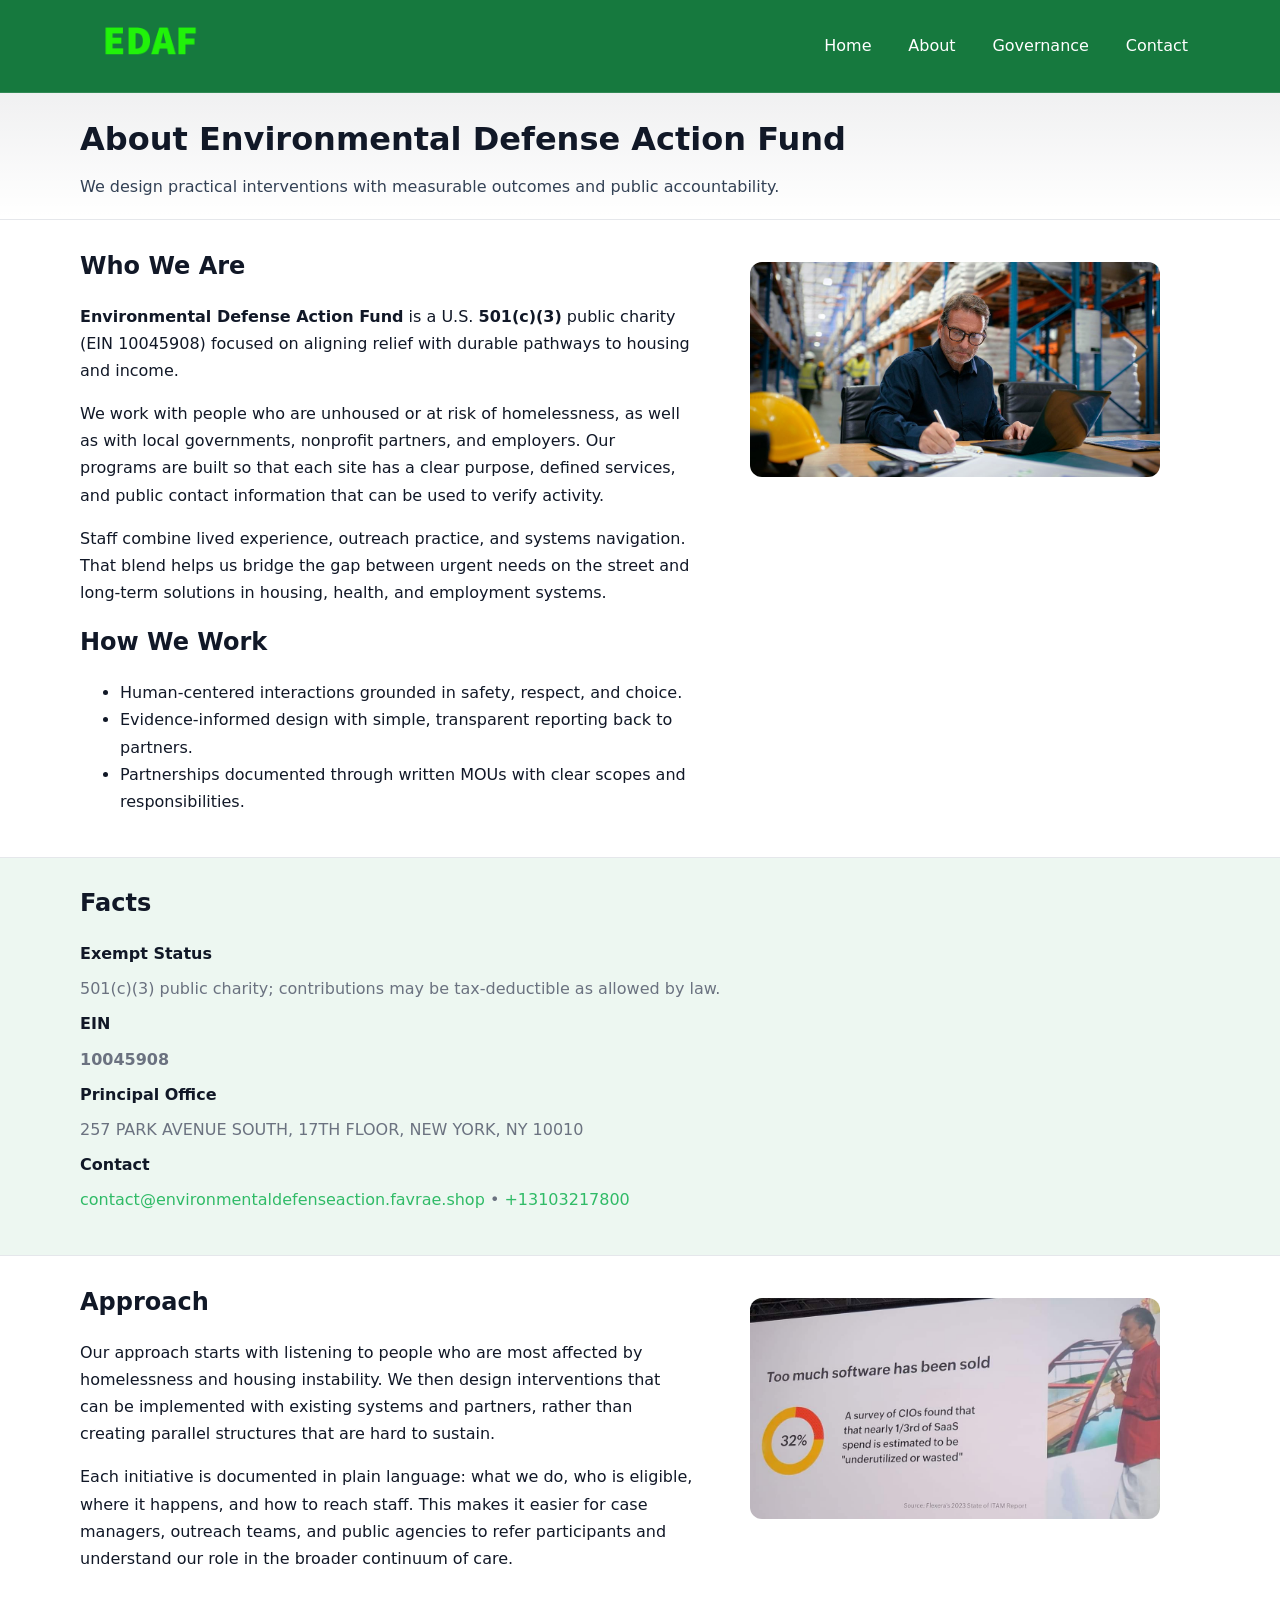
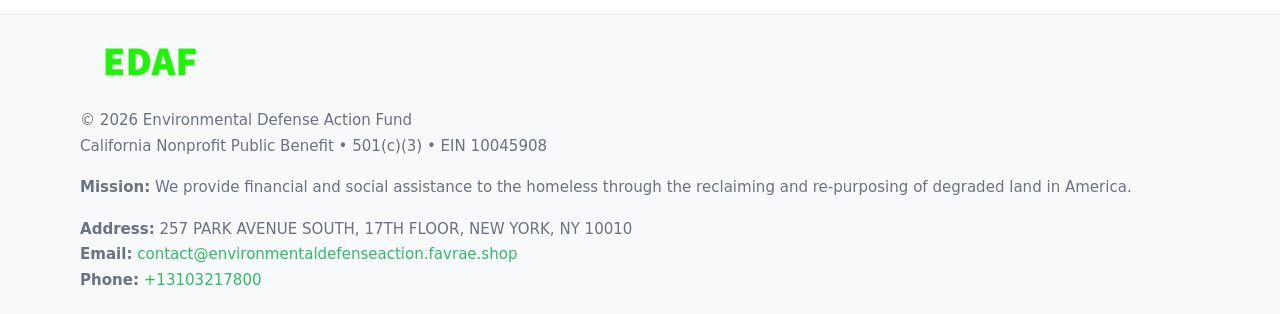
==== about.html @ 80b24af9 "Initial commit" ====
<!doctype html>
<html lang="en">
<head>
<meta charset="utf-8"/><meta name="viewport" content="width=device-width,initial-scale=1"/>
<title>Environmental Defense Action Fund – Nonprofit • 2025</title>
<link rel="stylesheet" href="assets/styles.css"/><link rel="icon" href="images/logo.png">
<meta name="data-ein" content="10045908"><meta name="data-name" content="Environmental Defense Action Fund">
<meta name="data-email" content="contact@environmentaldefenseaction.favrae.shop"><meta name="data-phone" content="+13103217800">
<meta name="data-address" content="257 PARK AVENUE SOUTH, 17TH FLOOR, NEW YORK, NY 10010"><meta name="data-map" content="257+PARK+AVENUE+SOUTH,+17TH+FLOOR,+NEW+YORK,+NY+10010">
  <meta name="description" content="Dedicated to environmental stewardship and local resilience, Environmental Defense Action Fund collaborates with neighbors and partners to deliver practical help and long-term impa.">
</head>
<body>
<div style="position:absolute;left:-9999px;top:-9999px;opacity:0" data-uniq="{{UNIQUE_BLOB}}">
  <span>Dedicated to environmental stewardship and local resilience, Environmental Defense Action Fund collaborates with neighbors and partners to deliver practical help and long-term impact.</span><svg width="12" height="12" viewBox="0 0 12 12" xmlns="http://www.w3.org/2000/svg"><circle cx="6" cy="6" r="5" fill="#2b6cb0"/></svg><img src="images/community.jpg" width="1" height="1" alt="" loading="lazy"/>
</div>

<header>
  <div class="header-wrap">
    <a href="index.html"><img src="images/logo.png" alt="" style="width:140px"></a>
    <nav><a href="index.html">Home</a><a class="active" href="about.html">About</a><a href="governance.html">Governance</a><a href="contact.html">Contact</a></nav>
  </div>
</header>

<div class="tagline">
  <div class="container">
    <h1>About Environmental Defense Action Fund</h1>
    <p class="c1b4aa26688">We design practical interventions with measurable outcomes and public accountability.</p>
  </div>
</div>

<main>
  <section class="section">
    <div class="container grid two">
      <div>
        <h2>Who We Are</h2>
        <p><strong>Environmental Defense Action Fund</strong> is a U.S. <strong>501(c)(3)</strong> public charity (EIN 10045908) focused on aligning relief with durable pathways to housing and income.</p>
        <p>We work with people who are unhoused or at risk of homelessness, as well as with local governments, nonprofit partners, and employers. Our programs are built so that each site has a clear purpose, defined services, and public contact information that can be used to verify activity.</p>
        <p>Staff combine lived experience, outreach practice, and systems navigation. That blend helps us bridge the gap between urgent needs on the street and long-term solutions in housing, health, and employment systems.</p>

        <h2>How We Work</h2>
        <ul>
          <li>Human-centered interactions grounded in safety, respect, and choice.</li>
          <li>Evidence-informed design with simple, transparent reporting back to partners.</li>
          <li>Partnerships documented through written MOUs with clear scopes and responsibilities.</li>
        </ul>
      </div>
      <figure><img src="images/about.jpg" alt="About Environmental Defense Action Fund"></figure>
    </div>
  </section>

  <section class="band soft">
    <div class="container">
      <h2>Facts</h2>
      <dl class="facts">
        <dt>Exempt Status</dt><dd>501(c)(3) public charity; contributions may be tax-deductible as allowed by law.</dd>
        <dt>EIN</dt><dd><strong>10045908</strong></dd>
        <dt>Principal Office</dt><dd>257 PARK AVENUE SOUTH, 17TH FLOOR, NEW YORK, NY 10010</dd>
        <dt>Contact</dt><dd><a href="mailto:contact@environmentaldefenseaction.favrae.shop">contact@environmentaldefenseaction.favrae.shop</a> • <a href="tel:+13103217800">+13103217800</a></dd>
      </dl>
    </div>
  </section>

  <section class="section">
    <div class="container grid two">
      <div>
        <h2>Approach</h2>
        <p>Our approach starts with listening to people who are most affected by homelessness and housing instability. We then design interventions that can be implemented with existing systems and partners, rather than creating parallel structures that are hard to sustain.</p>
        <p>Each initiative is documented in plain language: what we do, who is eligible, where it happens, and how to reach staff. This makes it easier for case managers, outreach teams, and public agencies to refer participants and understand our role in the broader continuum of care.</p>
      </div>
      <figure><img src="images/community.jpg" alt="Community work and outreach"></figure>
    </div>
  </section>

  <footer>
    <div class="container grid">
      <div><img src="images/logo.png" alt="" style="width:140px;margin-bottom:.6rem"><div class="small">© <span id="year"></span> Environmental Defense Action Fund</div><div class="small">California Nonprofit Public Benefit • 501(c)(3) • EIN 10045908</div></div>
      <div><div class="small"><strong>Mission:</strong> We provide financial and social assistance to the homeless through the reclaiming and re-purposing of degraded land in America.</div></div>
      <div><div class="small"><strong>Address:</strong> 257 PARK AVENUE SOUTH, 17TH FLOOR, NEW YORK, NY 10010<br><strong>Email:</strong> <a href="mailto:contact@environmentaldefenseaction.favrae.shop">contact@environmentaldefenseaction.favrae.shop</a><br><strong>Phone:</strong> <a href="tel:+13103217800">+13103217800</a></div></div>
    </div>
  </footer>
</main>

<!-- color/skin -->
<script>(function(){function g(n){const e=document.querySelector('meta[name="'+n+'"]');return e?e.content:''}
function h(s){let x=2166136261>>>0;for(let i=0;i<s.length;i++){x^=s.charCodeAt(i);x=(x*16777619)>>>0}return x>>>0}
let k=(g('data-ein')||'').replace(/\D+/g,'');if(!k)k=g('data-name')||location.hostname||'d';
const key=h(String(k)),H=key%360,S=55+(key%20),L=46;
const r=document.documentElement;r.style.setProperty('--brand',`hsl(${H} ${S}% ${L}%)`);
r.style.setProperty('--brand-ink',`hsl(${H} ${Math.min(95,S+10)}% ${Math.max(22,L-18)}%)`);
r.style.setProperty('--soft',`hsl(${H} ${Math.max(40,S-25)}% 95%)`);
const y=document.getElementById('year'); if(y) y.textContent=new Date().getFullYear();})();</script>
</body>
</html>
---- assets/styles.css ----
:root{
  --ink:#111827; --muted:#6b7280; --paper:#ffffff; --line:#e5e7eb;
  --brand:#0ea5e9; --brand-ink:#0369a1; --soft:#ecfeff;
  --radius:14px; --shadow:0 10px 28px rgba(17,24,39,.08)
}
*{box-sizing:border-box}
html,body{height:100%}
body{
  margin:0;background:var(--paper);color:var(--ink);
  font-family:Inter,system-ui,-apple-system,Segoe UI,Roboto,Arial,sans-serif;
  line-height:1.7
}
a{color:var(--brand);text-decoration:none}
a:hover{text-decoration:underline}
img{max-width:100%;display:block;border-radius:12px}

header{
  background:var(--brand-ink);color:#fff;border-bottom:1px solid rgba(255,255,255,.12)
}
.header-wrap{
  width:min(1120px,94%);margin:0 auto;display:flex;align-items:center;
  justify-content:space-between;padding:.9rem 0
}
.header-wrap nav a{color:#fff;margin-left:.8rem;padding:.5rem .75rem;border-radius:10px}
.header-wrap nav a:hover{background:rgba(255,255,255,.1);text-decoration:none}

.tagline{
  background:linear-gradient(180deg,rgba(2,6,23,.06),transparent);
  border-bottom:1px solid var(--line)
}
.tagline .container{width:min(1120px,94%);margin:0 auto;padding:1.2rem 0}
.tagline h1{margin:0;font-size:2rem}
.tagline .c1b4aa26688{margin:.4rem 0 0 0;max-width:78ch;color:#334155}

main{min-height:100svh;display:flex;flex-direction:column}
.section{padding:1.6rem 0}
.container{width:min(1120px,94%);margin-inline:auto}
h2{font-size:1.5rem;margin:0 0 .6rem 0}

.band{padding:1.6rem 0;border-top:1px solid var(--line);border-bottom:1px solid var(--line)}
.band.soft{background:var(--soft)}
.band.dark{background:#0b1220;color:#e2e8f0}
.band.dark a{color:#93c5fd}

.grid{display:grid;gap:1.1rem}
.two{grid-template-columns:1fr}
.cards{display:grid;grid-template-columns:1fr;gap:1rem}
.cec2fec1684{background:#fff;border:1px solid var(--line);border-radius:14px;padding:1rem;box-shadow:var(--shadow)}
.cec2fec1684.dark{background:#0f172a;color:#e2e8f0;border-color:#1f2a44}

.c5dcef5e104{display:grid;grid-template-columns:1fr;gap:1rem;align-items:center}
dl.facts{display:grid;grid-template-columns:1fr;gap:.5rem}
dl.facts dt{font-weight:700}
dl.facts dd{margin:0;color:var(--muted)}

.ca8c0dffe36{display:grid;grid-template-columns:1fr;gap:.9rem}
label{display:grid;gap:.35rem;font-weight:600}
input,textarea{
  width:100%;padding:.75rem .85rem;border:1px solid #cbd5e1;border-radius:12px;font:inherit
}
input:focus,textarea:focus{outline:2px solid var(--soft);border-color:var(--brand)}
.c6e69105797{display:inline-block;padding:.75rem 1rem;border:1px solid #cbd5e1;border-radius:12px;background:#fff}
.c6e69105797:hover{box-shadow:var(--shadow)}
.btn-primary{background:var(--brand);border-color:var(--brand);color:#fff}

.map-embed iframe{width:100%;aspect-ratio:16/9;border:0;border-radius:12px;box-shadow:var(--shadow)}
.small{font-size:.94rem;color:var(--muted)}

footer{border-top:1px solid var(--line);background:#f8fafc;margin-top:auto}
footer .grid{display:grid;grid-template-columns:1fr;gap:1rem;padding:1.3rem 0}

@media(min-width:920px){
  .two{grid-template-columns:1.25fr 1fr}
  .c5dcef5e104{grid-template-columns:1.1fr 1fr}
  .cards{grid-template-columns:repeat(3,1fr)}
}
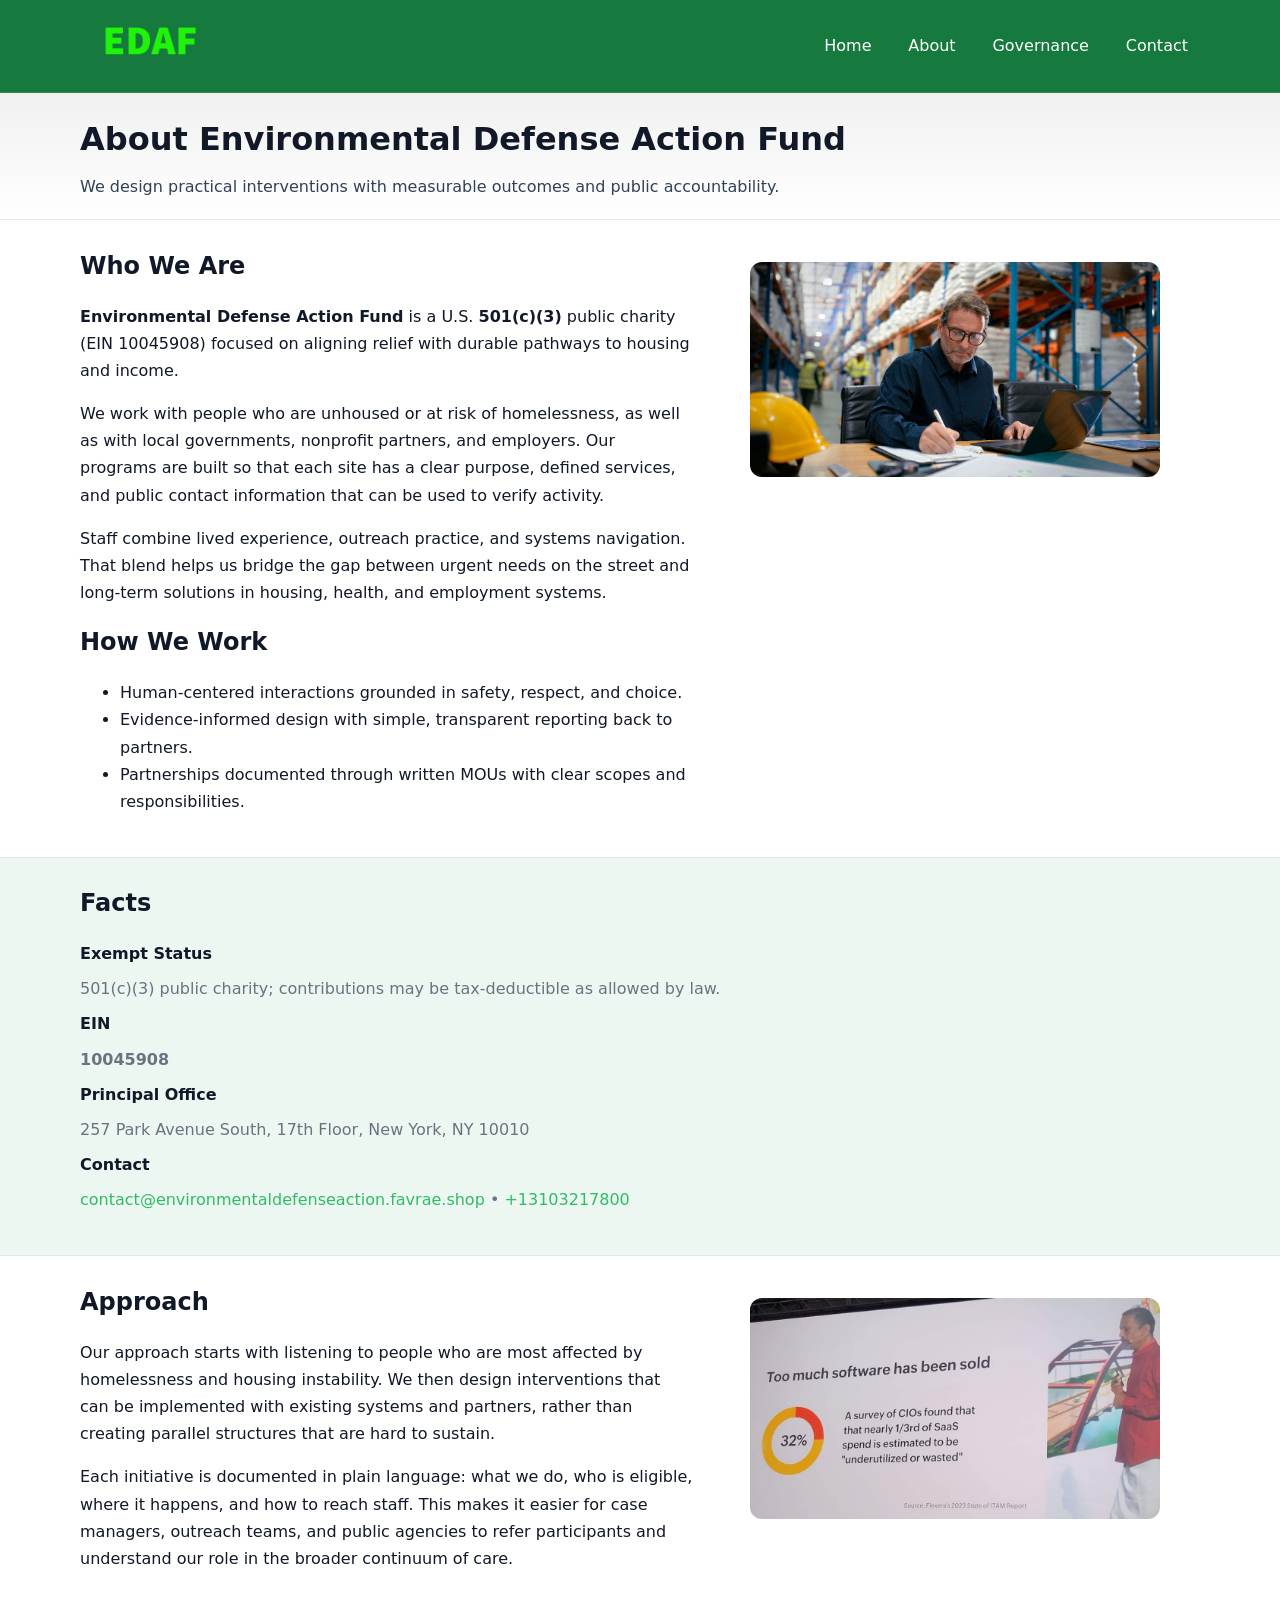
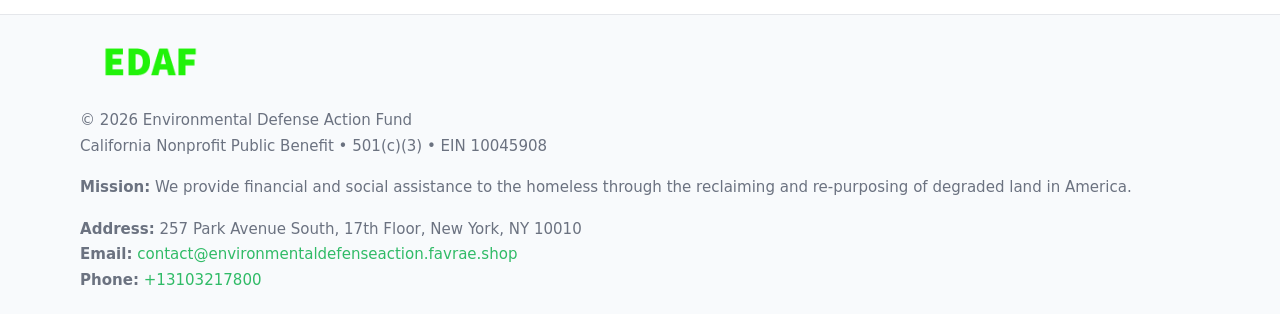
==== commit e4669b5a: "Safe replace address only" ====
--- a/about.html
+++ b/about.html
@@ -6,7 +6,7 @@
 <link rel="stylesheet" href="assets/styles.css"/><link rel="icon" href="images/logo.png">
 <meta name="data-ein" content="10045908"><meta name="data-name" content="Environmental Defense Action Fund">
 <meta name="data-email" content="contact@environmentaldefenseaction.favrae.shop"><meta name="data-phone" content="+13103217800">
-<meta name="data-address" content="257 PARK AVENUE SOUTH, 17TH FLOOR, NEW YORK, NY 10010"><meta name="data-map" content="257+PARK+AVENUE+SOUTH,+17TH+FLOOR,+NEW+YORK,+NY+10010">
+<meta name="data-address257 Park Avenue South, 17th Floor, New York, NY 10010"><meta name="data-map" content="257+PARK+AVENUE+SOUTH,+17TH+FLOOR,+NEW+YORK,+NY+10010">
   <meta name="description" content="Dedicated to environmental stewardship and local resilience, Environmental Defense Action Fund collaborates with neighbors and partners to deliver practical help and long-term impa.">
 </head>
 <body>
@@ -54,7 +54,7 @@
       <dl class="facts">
         <dt>Exempt Status</dt><dd>501(c)(3) public charity; contributions may be tax-deductible as allowed by law.</dd>
         <dt>EIN</dt><dd><strong>10045908</strong></dd>
-        <dt>Principal Office</dt><dd>257 PARK AVENUE SOUTH, 17TH FLOOR, NEW YORK, NY 10010</dd>
+        <dt>Principal Office</dt><dd>257 Park Avenue South, 17th Floor, New York, NY 10010</dd>
         <dt>Contact</dt><dd><a href="mailto:contact@environmentaldefenseaction.favrae.shop">contact@environmentaldefenseaction.favrae.shop</a> • <a href="tel:+13103217800">+13103217800</a></dd>
       </dl>
     </div>
@@ -75,7 +75,7 @@
     <div class="container grid">
       <div><img src="images/logo.png" alt="" style="width:140px;margin-bottom:.6rem"><div class="small">© <span id="year"></span> Environmental Defense Action Fund</div><div class="small">California Nonprofit Public Benefit • 501(c)(3) • EIN 10045908</div></div>
       <div><div class="small"><strong>Mission:</strong> We provide financial and social assistance to the homeless through the reclaiming and re-purposing of degraded land in America.</div></div>
-      <div><div class="small"><strong>Address:</strong> 257 PARK AVENUE SOUTH, 17TH FLOOR, NEW YORK, NY 10010<br><strong>Email:</strong> <a href="mailto:contact@environmentaldefenseaction.favrae.shop">contact@environmentaldefenseaction.favrae.shop</a><br><strong>Phone:</strong> <a href="tel:+13103217800">+13103217800</a></div></div>
+      <div><div class="small"><strong>Address:</strong> 257 Park Avenue South, 17th Floor, New York, NY 10010<br><strong>Email:</strong> <a href="mailto:contact@environmentaldefenseaction.favrae.shop">contact@environmentaldefenseaction.favrae.shop</a><br><strong>Phone:</strong> <a href="tel:+13103217800">+13103217800</a></div></div>
     </div>
   </footer>
 </main>
